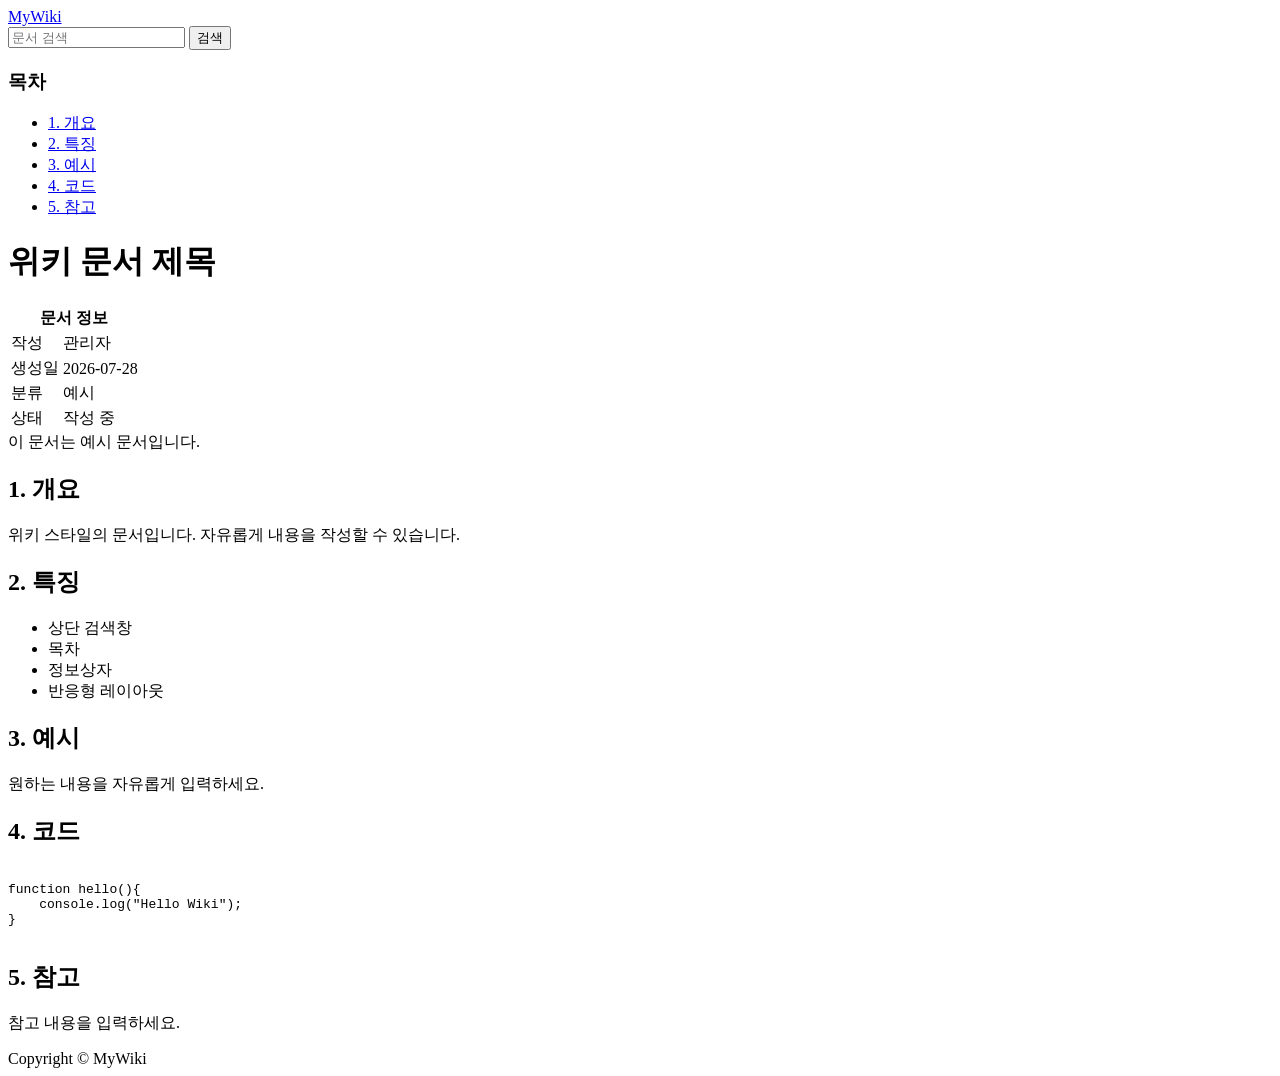
==== docs/대문.html @ 4188509d "git commit -m "feat:" ====
<!DOCTYPE html>
<html lang="ko">
<head>
    <meta charset="UTF-8">
    <meta name="viewport" content="width=device-width, initial-scale=1.0">
    <title>MyWiki</title>

    <!-- CSS -->
    <link rel="stylesheet" href="css/style.css">
    <link rel="stylesheet" href="css/wiki.css">
</head>
<body>

<header>
    <div class="logo">
        <a href="index.html">MyWiki</a>
    </div>

    <div class="search">
        <input type="text" id="search" placeholder="문서 검색">
        <button onclick="searchDoc()">검색</button>
    </div>
</header>

<div class="container">

    <aside class="sidebar">
        <h3>목차</h3>

        <ul>
            <li><a href="#s1">1. 개요</a></li>
            <li><a href="#s2">2. 특징</a></li>
            <li><a href="#s3">3. 예시</a></li>
            <li><a href="#s4">4. 코드</a></li>
            <li><a href="#s5">5. 참고</a></li>
        </ul>
    </aside>

    <main class="article">

        <h1 class="title">위키 문서 제목</h1>

        <div class="info">
            <table>
                <tr>
                    <th colspan="2">문서 정보</th>
                </tr>

                <tr>
                    <td>작성</td>
                    <td>관리자</td>
                </tr>

                <tr>
                    <td>생성일</td>
                    <td>2026-07-28</td>
                </tr>

                <tr>
                    <td>분류</td>
                    <td>예시</td>
                </tr>

                <tr>
                    <td>상태</td>
                    <td>작성 중</td>
                </tr>
            </table>
        </div>

        <div class="notice">
            이 문서는 예시 문서입니다.
        </div>

        <section class="section" id="s1">
            <h2>1. 개요</h2>

            <p>
                위키 스타일의 문서입니다.
                자유롭게 내용을 작성할 수 있습니다.
            </p>
        </section>

        <section class="section" id="s2">
            <h2>2. 특징</h2>

            <ul>
                <li>상단 검색창</li>
                <li>목차</li>
                <li>정보상자</li>
                <li>반응형 레이아웃</li>
            </ul>
        </section>

        <section class="section" id="s3">
            <h2>3. 예시</h2>

            <p>
                원하는 내용을 자유롭게 입력하세요.
            </p>
        </section>

        <section class="section" id="s4">
            <h2>4. 코드</h2>

            <pre><code>
function hello(){
    console.log("Hello Wiki");
}
            </code></pre>
        </section>

        <section class="section" id="s5">
            <h2>5. 참고</h2>

            <p>
                참고 내용을 입력하세요.
            </p>
        </section>

    </main>

</div>

<footer>
    Copyright © MyWiki
</footer>

<!-- JavaScript -->
<script src="js/main.js"></script>
<script src="js/search.js"></script>

</body>
</html>
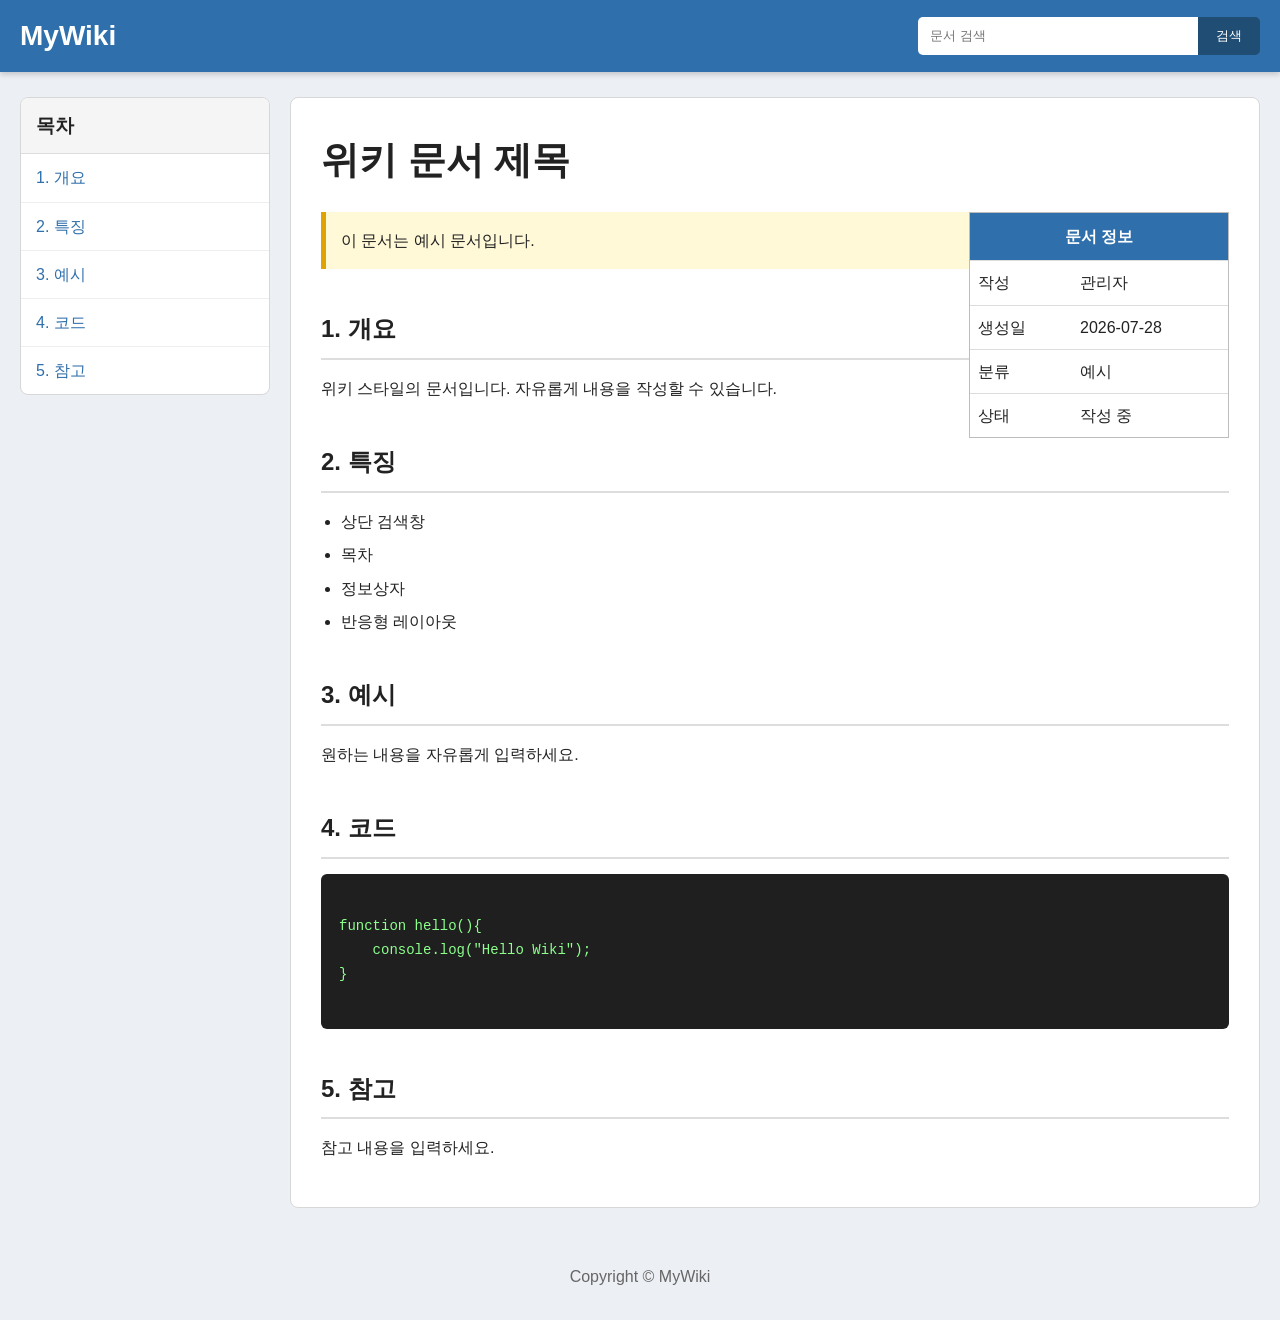
==== commit 6d7ea31d: "git commit -m "feat: css파일 추가 (버그 확인용)"" ====
--- a/docs/대문.html
+++ b/docs/대문.html
@@ -6,8 +6,8 @@
     <title>MyWiki</title>
 
     <!-- CSS -->
-    <link rel="stylesheet" href="css/style.css">
-    <link rel="stylesheet" href="css/wiki.css">
+    <link rel="stylesheet" href="../css/style.css">
+    <link rel="stylesheet" href="../css/wiki.css">
 </head>
 <body>
 
@@ -127,8 +127,8 @@
 </footer>
 
 <!-- JavaScript -->
-<script src="js/main.js"></script>
-<script src="js/search.js"></script>
+<script src="../js/main.js"></script>
+<script src="../js/search.js"></script>
 
 </body>
 </html>
--- a/css/style.css
+++ b/css/style.css
@@ -0,0 +1,112 @@
+/* ===== 공통 스타일 ===== */
+
+*{
+    margin:0;
+    padding:0;
+    box-sizing:border-box;
+    font-family:"Malgun Gothic","맑은 고딕",sans-serif;
+}
+
+html{
+    scroll-behavior:smooth;
+}
+
+body{
+    background:#eceff4;
+    color:#222;
+    line-height:1.7;
+}
+
+/* 헤더 */
+
+header{
+    position:sticky;
+    top:0;
+    z-index:1000;
+
+    display:flex;
+    justify-content:space-between;
+    align-items:center;
+
+    padding:12px 20px;
+
+    background:#2f6fab;
+    color:#fff;
+
+    box-shadow:0 2px 6px rgba(0,0,0,.2);
+}
+
+.logo a{
+    color:white;
+    text-decoration:none;
+    font-size:28px;
+    font-weight:bold;
+}
+
+.search{
+    display:flex;
+}
+
+.search input{
+    width:280px;
+    padding:10px 12px;
+
+    border:none;
+    outline:none;
+
+    border-radius:5px 0 0 5px;
+}
+
+.search button{
+    padding:10px 18px;
+
+    border:none;
+
+    background:#204d74;
+    color:white;
+
+    cursor:pointer;
+
+    border-radius:0 5px 5px 0;
+}
+
+.search button:hover{
+    background:#163955;
+}
+
+/* 레이아웃 */
+
+.container{
+    max-width:1400px;
+    margin:25px auto;
+
+    display:grid;
+    grid-template-columns:250px 1fr;
+
+    gap:20px;
+
+    padding:0 20px;
+}
+
+/* 푸터 */
+
+footer{
+    text-align:center;
+    color:#666;
+
+    padding:30px;
+}
+
+/* 반응형 */
+
+@media(max-width:900px){
+
+.container{
+    grid-template-columns:1fr;
+}
+
+.search input{
+    width:180px;
+}
+
+}
--- a/css/wiki.css
+++ b/css/wiki.css
@@ -0,0 +1,170 @@
+/* ===== 사이드바 ===== */
+
+.sidebar{
+    background:white;
+    border:1px solid #d7d7d7;
+    border-radius:8px;
+
+    overflow:hidden;
+
+    height:fit-content;
+}
+
+.sidebar h3{
+    background:#f5f5f5;
+    padding:12px 15px;
+
+    border-bottom:1px solid #ddd;
+}
+
+.sidebar ul{
+    list-style:none;
+}
+
+.sidebar li{
+    border-bottom:1px solid #eee;
+}
+
+.sidebar li:last-child{
+    border-bottom:none;
+}
+
+.sidebar a{
+    display:block;
+
+    padding:10px 15px;
+
+    color:#2f6fab;
+    text-decoration:none;
+}
+
+.sidebar a:hover{
+    background:#eef5fb;
+}
+
+/* 문서 */
+
+.article{
+    background:white;
+
+    border:1px solid #d7d7d7;
+    border-radius:8px;
+
+    padding:30px;
+}
+
+.title{
+    font-size:38px;
+    margin-bottom:20px;
+}
+
+/* 정보상자 */
+
+.info{
+    float:right;
+
+    width:260px;
+
+    margin:0 0 20px 25px;
+
+    border:1px solid #bdbdbd;
+
+    background:white;
+}
+
+.info table{
+    width:100%;
+    border-collapse:collapse;
+}
+
+.info th{
+    background:#2f6fab;
+    color:white;
+
+    padding:10px;
+}
+
+.info td{
+    padding:8px;
+
+    border-top:1px solid #ddd;
+}
+
+/* 안내문 */
+
+.notice{
+    background:#fff9d8;
+
+    border-left:5px solid #e0a300;
+
+    padding:15px;
+
+    margin:20px 0;
+}
+
+/* 문단 */
+
+.section{
+    margin-top:40px;
+}
+
+.section h2{
+    border-bottom:2px solid #ddd;
+
+    padding-bottom:8px;
+    margin-bottom:15px;
+}
+
+.section p{
+    margin-bottom:15px;
+}
+
+.section ul{
+    margin-left:20px;
+}
+
+.section li{
+    margin:6px 0;
+}
+
+/* 코드 */
+
+pre{
+    margin-top:15px;
+
+    background:#1f1f1f;
+
+    border-radius:6px;
+
+    overflow:auto;
+}
+
+pre code{
+    display:block;
+
+    color:#8cff8c;
+
+    padding:18px;
+
+    font-family:Consolas,monospace;
+
+    font-size:14px;
+}
+
+/* 모바일 */
+
+@media(max-width:900px){
+
+.info{
+    float:none;
+
+    width:100%;
+
+    margin:20px 0;
+}
+
+.title{
+    font-size:30px;
+}
+
+}
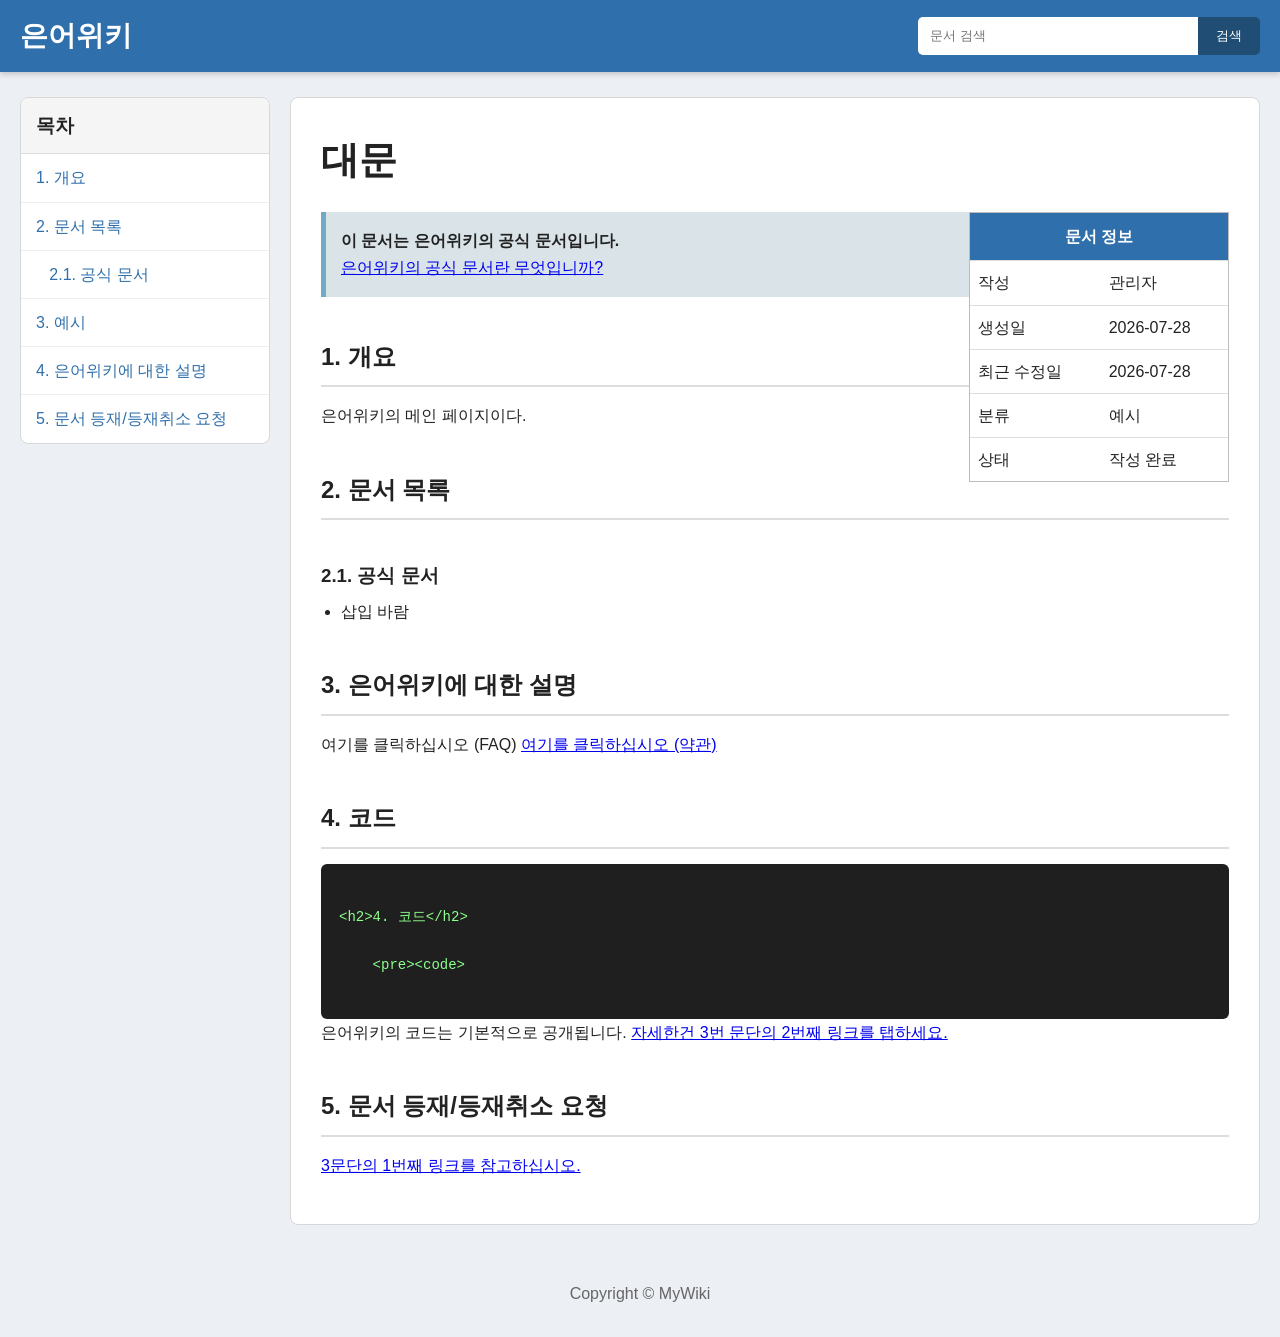
==== commit b2edbe78: "대문 문서 작성 및 약관 작성" ====
--- a/docs/대문.html
+++ b/docs/대문.html
@@ -13,7 +13,7 @@
 
 <header>
     <div class="logo">
-        <a href="index.html">MyWiki</a>
+        <a href="대문.html">은어위키</a>
     </div>
 
     <div class="search">
@@ -29,16 +29,17 @@
 
         <ul>
             <li><a href="#s1">1. 개요</a></li>
-            <li><a href="#s2">2. 특징</a></li>
+            <li><a href="#s2">2. 문서 목록</a></li>
+            <li><a href="#s2.1">&nbsp;&nbsp;&nbsp;2.1. 공식 문서</a></li>
             <li><a href="#s3">3. 예시</a></li>
-            <li><a href="#s4">4. 코드</a></li>
-            <li><a href="#s5">5. 참고</a></li>
+            <li><a href="#s4">4. 은어위키에 대한 설명</a></li>
+            <li><a href="#s5">5. 문서 등재/등재취소 요청</a></li>
         </ul>
     </aside>
 
     <main class="article">
 
-        <h1 class="title">위키 문서 제목</h1>
+        <h1 class="title">대문</h1>
 
         <div class="info">
             <table>
@@ -57,46 +58,53 @@
                 </tr>
 
                 <tr>
+                    <td>최근 수정일</td>
+                    <td>2026-07-28</td>
+                </tr>
+
+                <tr>
                     <td>분류</td>
                     <td>예시</td>
                 </tr>
 
                 <tr>
                     <td>상태</td>
-                    <td>작성 중</td>
+                    <td>작성 완료</td>
                 </tr>
             </table>
         </div>
 
-        <div class="notice">
-            이 문서는 예시 문서입니다.
+        <div class="official">
+            <b>이 문서는 은어위키의 공식 문서입니다.</b><br><a href="문서의 종류">은어위키의 공식 문서란 무엇입니까?</a>
         </div>
 
         <section class="section" id="s1">
             <h2>1. 개요</h2>
 
             <p>
-                위키 스타일의 문서입니다.
-                자유롭게 내용을 작성할 수 있습니다.
+                은어위키의 메인 페이지이다.
             </p>
         </section>
 
         <section class="section" id="s2">
-            <h2>2. 특징</h2>
+            <h2>2. 문서 목록</h2>
 
-            <ul>
-                <li>상단 검색창</li>
-                <li>목차</li>
-                <li>정보상자</li>
-                <li>반응형 레이아웃</li>
-            </ul>
+            <section class="section" id="s2.1">
+                <h3>2.1. 공식 문서</h3>
+
+                <ul>
+                 <li>삽입 바람</li>
+                </ul>
+            </section>
+
         </section>
 
         <section class="section" id="s3">
-            <h2>3. 예시</h2>
+            <h2>3. 은어위키에 대한 설명</h2>
 
             <p>
-                원하는 내용을 자유롭게 입력하세요.
+                <a herf="../README.md">여기를 클릭하십시오 (FAQ)</a>
+                <a href="../terms.md">여기를 클릭하십시오 (약관)</a>
             </p>
         </section>
 
@@ -104,17 +112,19 @@
             <h2>4. 코드</h2>
 
             <pre><code>
-function hello(){
-    console.log("Hello Wiki");
-}
+&lt;h2&gt;4. 코드&lt;/h2&gt;
+
+    &lt;pre&gt;&lt;code&gt;
             </code></pre>
         </section>
 
+        은어위키의 코드는 기본적으로 공개됩니다. <a href="../terms.md">자세한건 3번 문단의 2번째 링크를 탭하세요.</a>
+
         <section class="section" id="s5">
-            <h2>5. 참고</h2>
+            <h2>5. 문서 등재/등재취소 요청</h2>
 
             <p>
-                참고 내용을 입력하세요.
+                <a href="../README.md">3문단의 1번째 링크를 참고하십시오.</a>
             </p>
         </section>
 
--- a/css/wiki.css
+++ b/css/wiki.css
@@ -102,6 +102,16 @@
     margin:20px 0;
 }
 
+.official{
+    background:#dae4e8;
+
+    border-left:5px solid #71aac5;
+
+    padding:15px;
+
+    margin:20px 0;
+}
+
 /* 문단 */
 
 .section{
